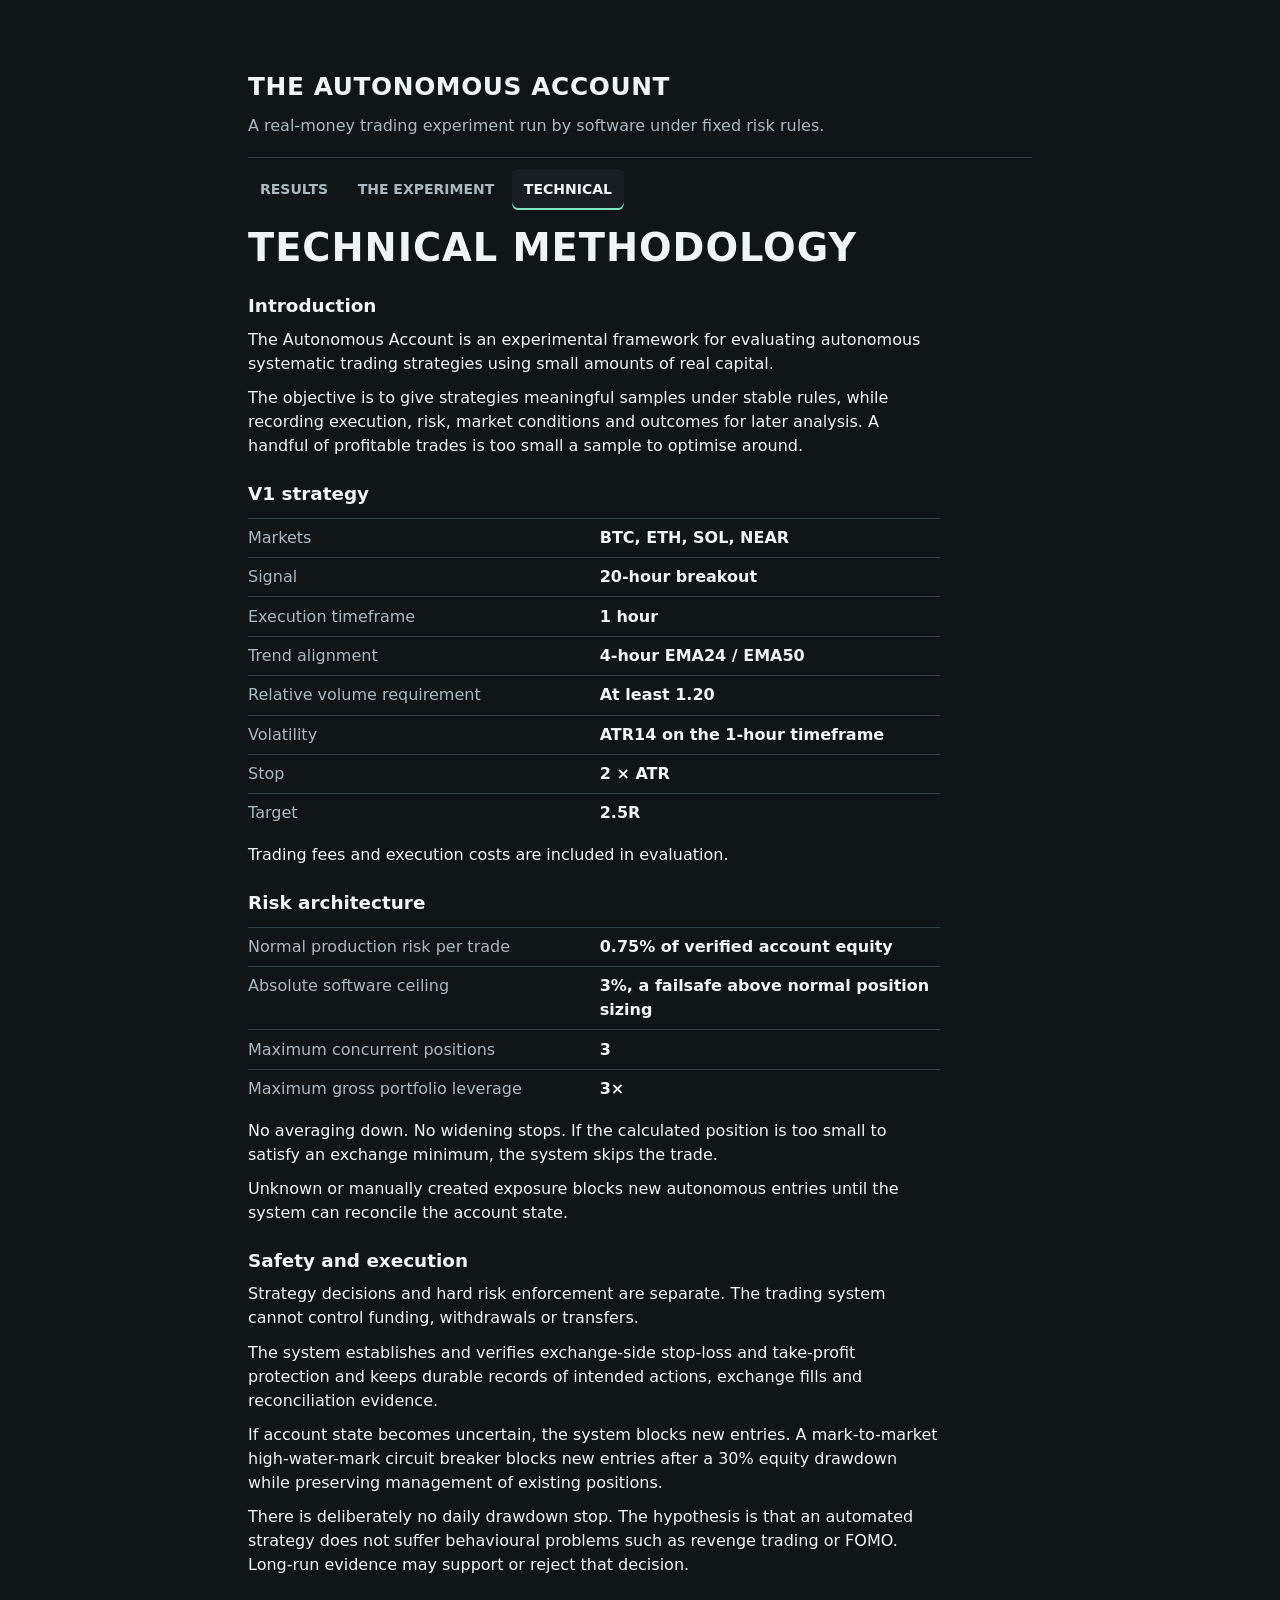
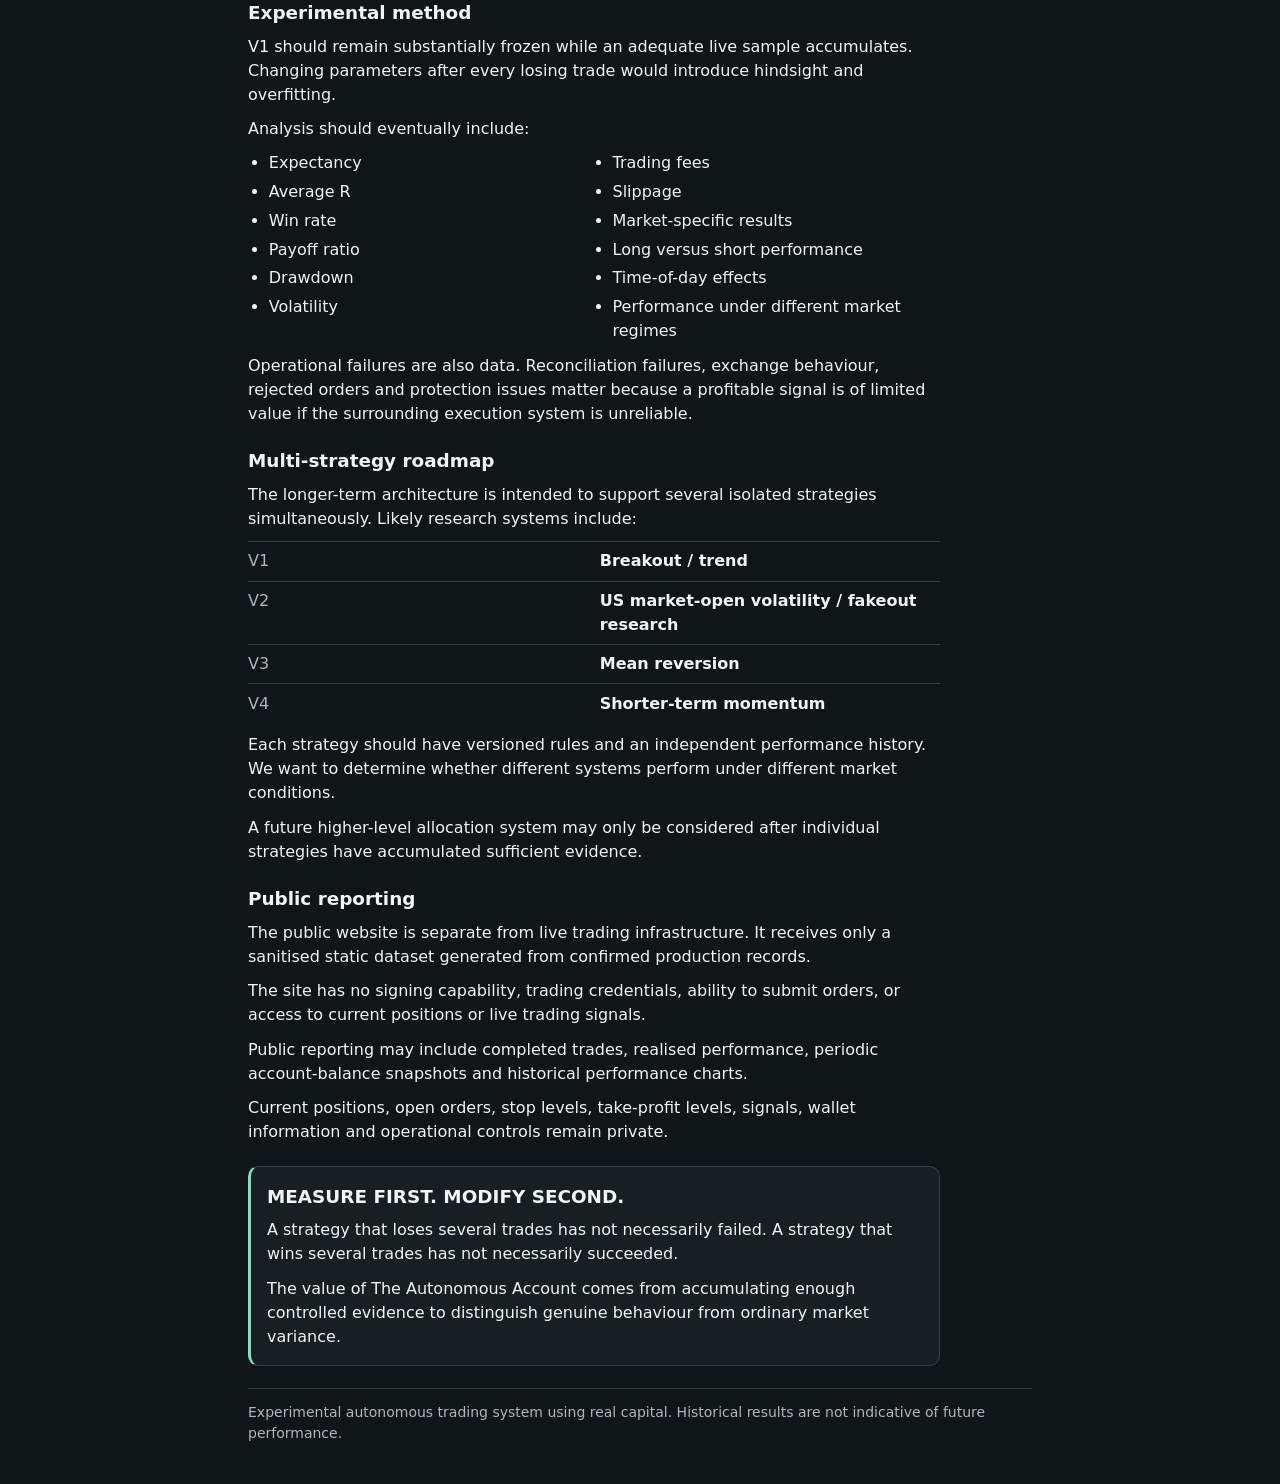
==== technical.html @ 4700d636 "Publish The Autonomous Account V1" ====
<!doctype html>
<html lang="en">
<head>
    <meta charset="utf-8">
    <meta name="viewport" content="width=device-width, initial-scale=1">
    <meta name="color-scheme" content="dark">
    <meta http-equiv="Content-Security-Policy" content="default-src 'none'; style-src 'self'; base-uri 'none'; form-action 'none'">
    <title>Technical Methodology · The Autonomous Account</title>
    <link rel="stylesheet" href="style.css">
</head>
<body>
<main>
    <header>
        <p class="site-title">THE AUTONOMOUS ACCOUNT</p>
        <p>A real-money trading experiment run by software under fixed risk rules.</p>
    </header>
    <nav class="site-nav" aria-label="Main navigation">
        <a href="index.html">Results</a>
        <a href="experiment.html">The experiment</a>
        <a href="technical.html" aria-current="page">Technical</a>
    </nav>

    <article class="reading">
        <h1>TECHNICAL METHODOLOGY</h1>
        <section>
            <h2>Introduction</h2>
            <p>The Autonomous Account is an experimental framework for evaluating autonomous systematic trading strategies using small amounts of real capital.</p>
            <p>The objective is to give strategies meaningful samples under stable rules, while recording execution, risk, market conditions and outcomes for later analysis. A handful of profitable trades is too small a sample to optimise around.</p>
        </section>

        <section>
            <h2>V1 strategy</h2>
            <dl class="parameters">
                <div><dt>Markets</dt><dd>BTC, ETH, SOL, NEAR</dd></div>
                <div><dt>Signal</dt><dd>20-hour breakout</dd></div>
                <div><dt>Execution timeframe</dt><dd>1 hour</dd></div>
                <div><dt>Trend alignment</dt><dd>4-hour EMA24 / EMA50</dd></div>
                <div><dt>Relative volume requirement</dt><dd>At least 1.20</dd></div>
                <div><dt>Volatility</dt><dd>ATR14 on the 1-hour timeframe</dd></div>
                <div><dt>Stop</dt><dd>2 × ATR</dd></div>
                <div><dt>Target</dt><dd>2.5R</dd></div>
            </dl>
            <p>Trading fees and execution costs are included in evaluation.</p>
        </section>

        <section>
            <h2>Risk architecture</h2>
            <dl class="parameters">
                <div><dt>Normal production risk per trade</dt><dd>0.75% of verified account equity</dd></div>
                <div><dt>Absolute software ceiling</dt><dd>3%, a failsafe above normal position sizing</dd></div>
                <div><dt>Maximum concurrent positions</dt><dd>3</dd></div>
                <div><dt>Maximum gross portfolio leverage</dt><dd>3×</dd></div>
            </dl>
            <p>No averaging down. No widening stops. If the calculated position is too small to satisfy an exchange minimum, the system skips the trade.</p>
            <p>Unknown or manually created exposure blocks new autonomous entries until the system can reconcile the account state.</p>
        </section>

        <section>
            <h2>Safety and execution</h2>
            <p>Strategy decisions and hard risk enforcement are separate. The trading system cannot control funding, withdrawals or transfers.</p>
            <p>The system establishes and verifies exchange-side stop-loss and take-profit protection and keeps durable records of intended actions, exchange fills and reconciliation evidence.</p>
            <p>If account state becomes uncertain, the system blocks new entries. A mark-to-market high-water-mark circuit breaker blocks new entries after a 30% equity drawdown while preserving management of existing positions.</p>
            <p>There is deliberately no daily drawdown stop. The hypothesis is that an automated strategy does not suffer behavioural problems such as revenge trading or FOMO. Long-run evidence may support or reject that decision.</p>
        </section>

        <section>
            <h2>Experimental method</h2>
            <p>V1 should remain substantially frozen while an adequate live sample accumulates. Changing parameters after every losing trade would introduce hindsight and overfitting.</p>
            <p>Analysis should eventually include:</p>
            <ul class="research-list">
                <li>Expectancy</li><li>Average R</li><li>Win rate</li><li>Payoff ratio</li>
                <li>Drawdown</li><li>Volatility</li><li>Trading fees</li><li>Slippage</li>
                <li>Market-specific results</li><li>Long versus short performance</li>
                <li>Time-of-day effects</li><li>Performance under different market regimes</li>
            </ul>
            <p>Operational failures are also data. Reconciliation failures, exchange behaviour, rejected orders and protection issues matter because a profitable signal is of limited value if the surrounding execution system is unreliable.</p>
        </section>

        <section>
            <h2>Multi-strategy roadmap</h2>
            <p>The longer-term architecture is intended to support several isolated strategies simultaneously. Likely research systems include:</p>
            <dl class="parameters">
                <div><dt>V1</dt><dd>Breakout / trend</dd></div>
                <div><dt>V2</dt><dd>US market-open volatility / fakeout research</dd></div>
                <div><dt>V3</dt><dd>Mean reversion</dd></div>
                <div><dt>V4</dt><dd>Shorter-term momentum</dd></div>
            </dl>
            <p>Each strategy should have versioned rules and an independent performance history. We want to determine whether different systems perform under different market conditions.</p>
            <p>A future higher-level allocation system may only be considered after individual strategies have accumulated sufficient evidence.</p>
        </section>

        <section>
            <h2>Public reporting</h2>
            <p>The public website is separate from live trading infrastructure. It receives only a sanitised static dataset generated from confirmed production records.</p>
            <p>The site has no signing capability, trading credentials, ability to submit orders, or access to current positions or live trading signals.</p>
            <p>Public reporting may include completed trades, realised performance, periodic account-balance snapshots and historical performance charts.</p>
            <p>Current positions, open orders, stop levels, take-profit levels, signals, wallet information and operational controls remain private.</p>
        </section>

        <section class="panel principle" aria-labelledby="principle-title">
            <h2 id="principle-title">MEASURE FIRST. MODIFY SECOND.</h2>
            <p>A strategy that loses several trades has not necessarily failed. A strategy that wins several trades has not necessarily succeeded.</p>
            <p>The value of The Autonomous Account comes from accumulating enough controlled evidence to distinguish genuine behaviour from ordinary market variance.</p>
        </section>
    </article>

    <footer><p>Experimental autonomous trading system using real capital. Historical results are not indicative of future performance.</p></footer>
</main>
</body>
</html>
---- style.css ----
:root {
    color-scheme: dark;
    font: 16px/1.5 system-ui, sans-serif;
    background: #101518;
    color: #eff4f5;
    --panel: #171f23;
    --line: #334147;
    --muted: #aab9be;
    --positive: #82e2bf;
    --negative: #ffaaaa;
}
* { box-sizing: border-box; }
body { margin: 0; }
main { max-width: 54rem; margin: auto; padding: clamp(1rem, 4vw, 2.5rem); }
header { border-bottom: 1px solid var(--line); padding: 1.2rem 0; }
h1, h2, p { margin: 0; }
h1 { font-size: clamp(1.45rem, 5vw, 2.4rem); line-height: 1.15; letter-spacing: .025em; }
header p { margin-top: .55rem; color: var(--muted); }
header .started { font-size: .875rem; }
.update, .secondary, small, .chart-axis, footer { color: var(--muted); font-size: .875rem; }
.update { margin: .7rem 0 1rem; }
.metrics { display: grid; grid-template-columns: repeat(2, minmax(0, 1fr)); gap: .55rem; }
.metric, .panel { background: var(--panel); border: 1px solid var(--line); border-radius: .65rem; }
.metric { padding: .7rem .8rem; }
.metric h2 { font-size: .875rem; font-weight: 600; color: var(--muted); text-transform: uppercase; }
.metric strong { display: block; font-size: clamp(1.05rem, 4.2vw, 1.45rem); line-height: 1.2; margin: .23rem 0; }
.primary { grid-column: 1 / -1; }
.primary strong { font-size: clamp(1.35rem, 5vw, 1.75rem); }
.headline { background: #19272b; }
.headline strong { font-size: clamp(1.9rem, 7vw, 2.65rem); }
.headline span { font-weight: 600; font-variant-numeric: tabular-nums; }
.positive { color: var(--positive); }
.negative { color: var(--negative); }
.panel { margin-top: .8rem; padding: 1rem; }
.panel h2 { font-size: 1.05rem; }
canvas { display: block; width: 100%; height: 11rem; margin-top: .8rem; }
.chart-axis, .trade-title { display: flex; justify-content: space-between; gap: .5rem; }
.trades { list-style: none; margin: .5rem 0 0; padding: 0; }
.trades li { border-top: 1px solid var(--line); padding: .65rem 0; }
.trades small { display: block; }
.trade-title, .metric strong { font-variant-numeric: tabular-nums; }
footer { border-top: 1px solid var(--line); margin-top: 1.4rem; padding-top: .8rem; }
footer p + p { margin-top: .45rem; }
@media (min-width: 40rem) {
    .metrics { grid-template-columns: repeat(4, minmax(0, 1fr)); }
    .primary { grid-column: span 2; }
    .metric { padding: .9rem 1rem; }
}

.site-title { color: inherit; font-size: clamp(1.15rem, 4vw, 1.55rem); font-weight: 700; letter-spacing: .025em; }
.site-nav, .overview-links { display: flex; flex-wrap: wrap; gap: .35rem; }
.site-nav { margin: .65rem 0 1rem; }
.site-nav a, .overview-links a {
    border-radius: .4rem;
    color: var(--muted);
    font-size: .875rem;
    font-weight: 650;
    padding: .65rem .75rem;
    text-decoration: none;
    text-transform: uppercase;
}
.site-nav a[aria-current="page"], .site-nav a:hover, .overview-links a:hover {
    background: var(--panel);
    color: inherit;
}
.site-nav a[aria-current="page"] { box-shadow: inset 0 -2px var(--positive); }
a:focus-visible { outline: 2px solid var(--positive); outline-offset: 2px; }
.overview p, .reading p + p { margin-top: .65rem; }
.overview-links { margin-top: .8rem; }
.overview-links a { border: 1px solid var(--line); color: inherit; }
.reading { max-width: 68ch; }
.reading section { margin-top: 1.35rem; }
.reading h2 { font-size: 1.15rem; margin-bottom: .5rem; }
.reading ul, .reading ol { margin: .65rem 0; padding-left: 1.3rem; }
.reading li + li { margin-top: .3rem; }
.parameters { margin: .65rem 0; }
.parameters > div { border-top: 1px solid var(--line); padding: .45rem 0; }
.parameters dt { color: var(--muted); }
.parameters dd { margin: 0; font-weight: 600; }
.principle { border-inline-start: 3px solid var(--positive); }
@media (min-width: 40rem) {
    .parameters > div { display: grid; grid-template-columns: 1fr 1fr; gap: .7rem; }
    .research-list { columns: 2; }
    .research-list li { break-inside: avoid; }
}
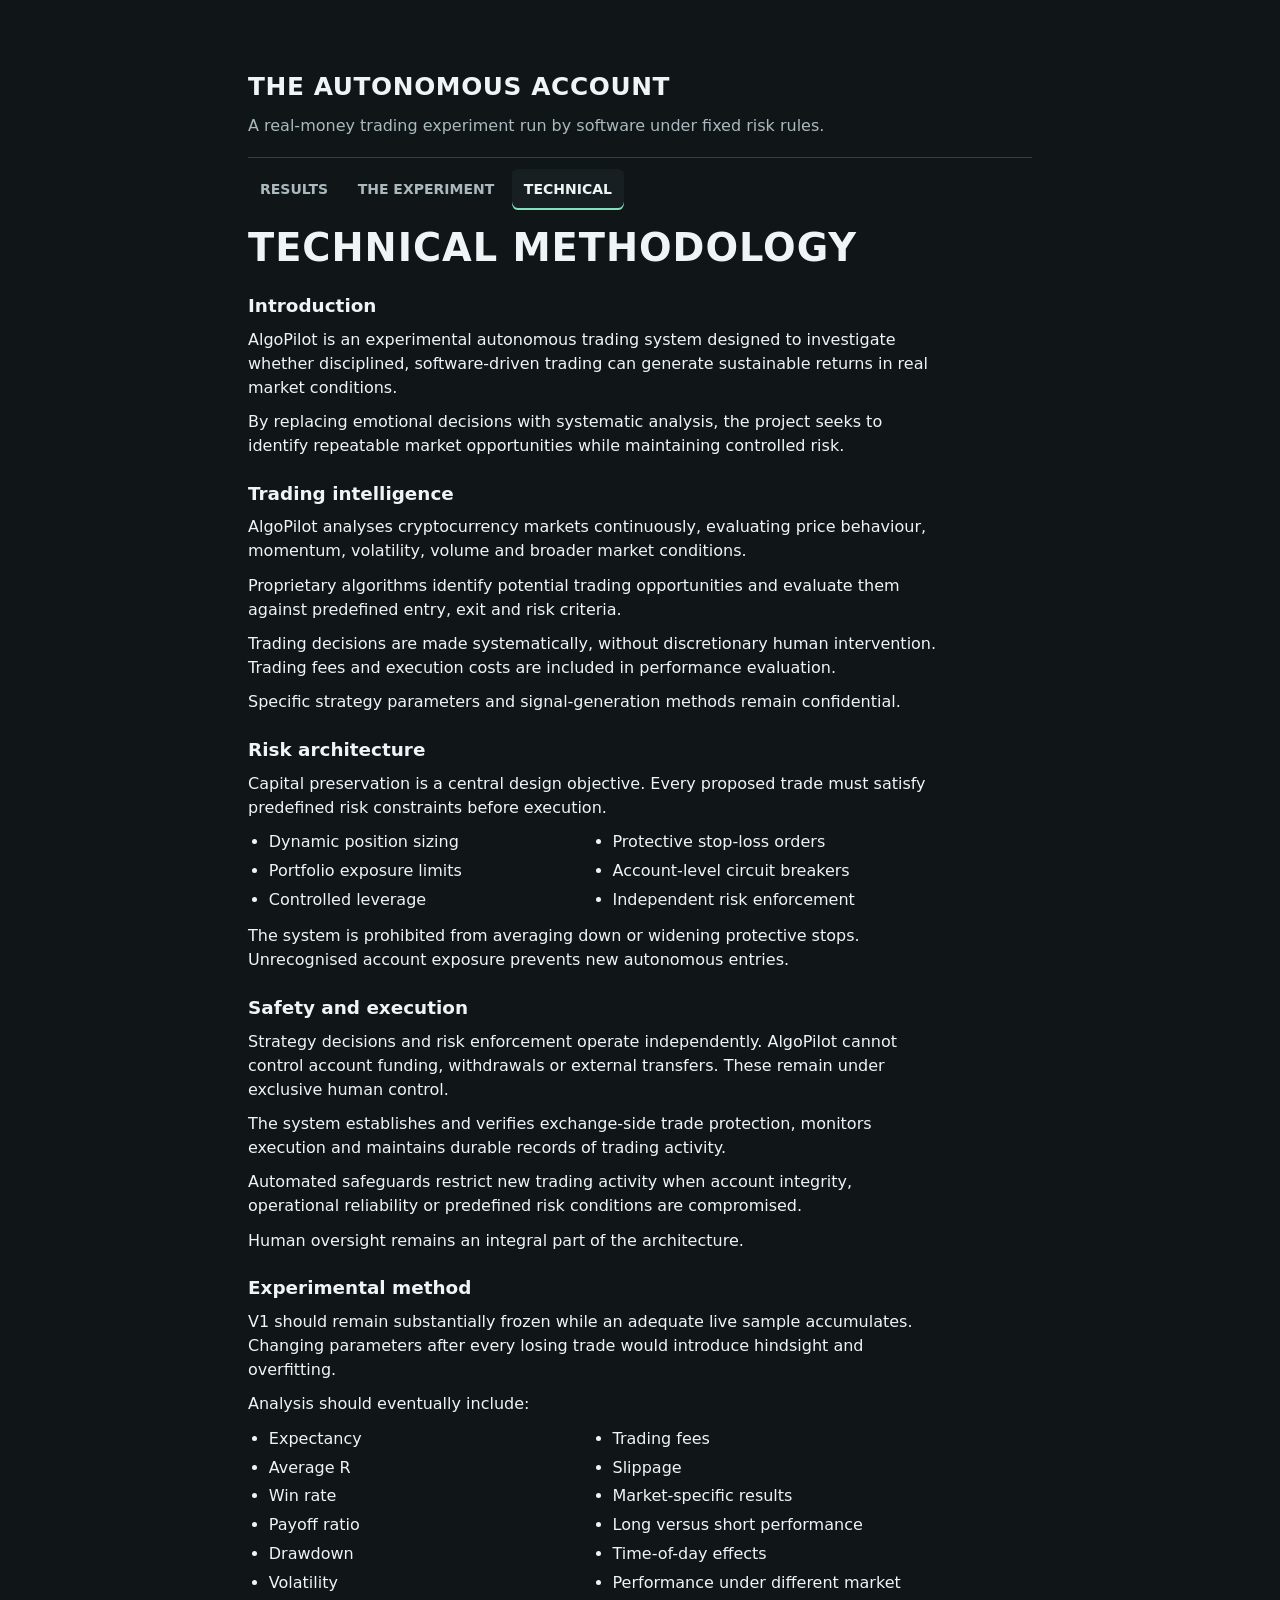
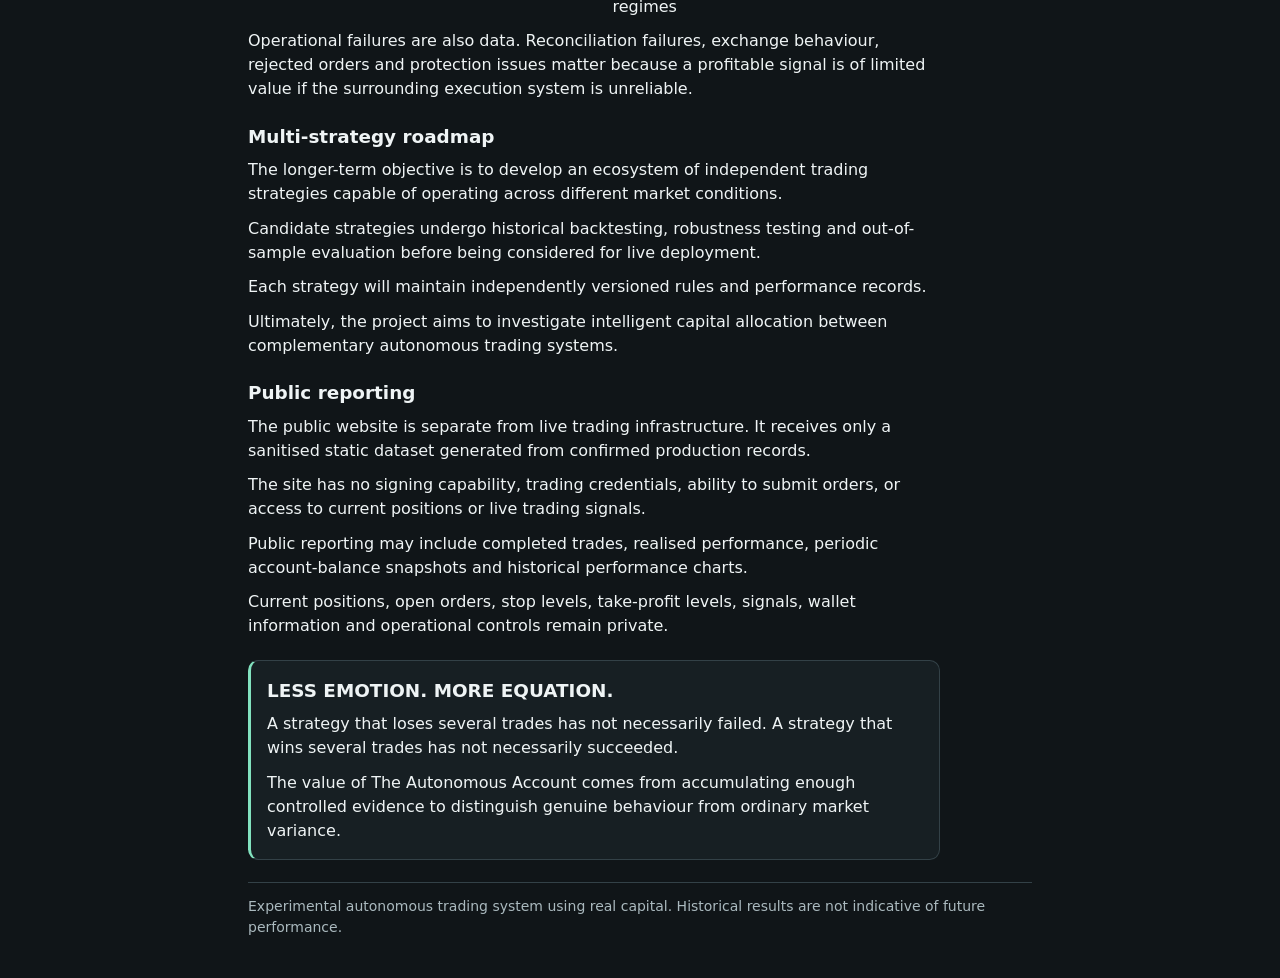
==== commit 38c94bc6: "Update AlgoPilot branding and protect proprietary strategy details" ====
--- a/technical.html
+++ b/technical.html
@@ -24,43 +24,42 @@
         <h1>TECHNICAL METHODOLOGY</h1>
         <section>
             <h2>Introduction</h2>
-            <p>The Autonomous Account is an experimental framework for evaluating autonomous systematic trading strategies using small amounts of real capital.</p>
-            <p>The objective is to give strategies meaningful samples under stable rules, while recording execution, risk, market conditions and outcomes for later analysis. A handful of profitable trades is too small a sample to optimise around.</p>
+        <p>AlgoPilot is an experimental autonomous trading system designed to investigate whether disciplined, software-driven trading can generate sustainable returns in real market conditions.</p>
+        <p>By replacing emotional decisions with systematic analysis, the project seeks to identify repeatable market opportunities while maintaining controlled risk.</p>
+
         </section>
 
         <section>
-            <h2>V1 strategy</h2>
-            <dl class="parameters">
-                <div><dt>Markets</dt><dd>BTC, ETH, SOL, NEAR</dd></div>
-                <div><dt>Signal</dt><dd>20-hour breakout</dd></div>
-                <div><dt>Execution timeframe</dt><dd>1 hour</dd></div>
-                <div><dt>Trend alignment</dt><dd>4-hour EMA24 / EMA50</dd></div>
-                <div><dt>Relative volume requirement</dt><dd>At least 1.20</dd></div>
-                <div><dt>Volatility</dt><dd>ATR14 on the 1-hour timeframe</dd></div>
-                <div><dt>Stop</dt><dd>2 × ATR</dd></div>
-                <div><dt>Target</dt><dd>2.5R</dd></div>
-            </dl>
-            <p>Trading fees and execution costs are included in evaluation.</p>
+            <h2>Trading intelligence</h2>
+        <p>AlgoPilot analyses cryptocurrency markets continuously, evaluating price behaviour, momentum, volatility, volume and broader market conditions.</p>
+        <p>Proprietary algorithms identify potential trading opportunities and evaluate them against predefined entry, exit and risk criteria.</p>
+        <p>Trading decisions are made systematically, without discretionary human intervention. Trading fees and execution costs are included in performance evaluation.</p>
+        <p>Specific strategy parameters and signal-generation methods remain confidential.</p>
+
         </section>
 
         <section>
             <h2>Risk architecture</h2>
-            <dl class="parameters">
-                <div><dt>Normal production risk per trade</dt><dd>0.75% of verified account equity</dd></div>
-                <div><dt>Absolute software ceiling</dt><dd>3%, a failsafe above normal position sizing</dd></div>
-                <div><dt>Maximum concurrent positions</dt><dd>3</dd></div>
-                <div><dt>Maximum gross portfolio leverage</dt><dd>3×</dd></div>
-            </dl>
-            <p>No averaging down. No widening stops. If the calculated position is too small to satisfy an exchange minimum, the system skips the trade.</p>
-            <p>Unknown or manually created exposure blocks new autonomous entries until the system can reconcile the account state.</p>
+        <p>Capital preservation is a central design objective. Every proposed trade must satisfy predefined risk constraints before execution.</p>
+        <ul class="research-list">
+            <li>Dynamic position sizing</li>
+            <li>Portfolio exposure limits</li>
+            <li>Controlled leverage</li>
+            <li>Protective stop-loss orders</li>
+            <li>Account-level circuit breakers</li>
+            <li>Independent risk enforcement</li>
+        </ul>
+        <p>The system is prohibited from averaging down or widening protective stops. Unrecognised account exposure prevents new autonomous entries.</p>
+
         </section>
 
         <section>
             <h2>Safety and execution</h2>
-            <p>Strategy decisions and hard risk enforcement are separate. The trading system cannot control funding, withdrawals or transfers.</p>
-            <p>The system establishes and verifies exchange-side stop-loss and take-profit protection and keeps durable records of intended actions, exchange fills and reconciliation evidence.</p>
-            <p>If account state becomes uncertain, the system blocks new entries. A mark-to-market high-water-mark circuit breaker blocks new entries after a 30% equity drawdown while preserving management of existing positions.</p>
-            <p>There is deliberately no daily drawdown stop. The hypothesis is that an automated strategy does not suffer behavioural problems such as revenge trading or FOMO. Long-run evidence may support or reject that decision.</p>
+        <p>Strategy decisions and risk enforcement operate independently. AlgoPilot cannot control account funding, withdrawals or external transfers. These remain under exclusive human control.</p>
+        <p>The system establishes and verifies exchange-side trade protection, monitors execution and maintains durable records of trading activity.</p>
+        <p>Automated safeguards restrict new trading activity when account integrity, operational reliability or predefined risk conditions are compromised.</p>
+        <p>Human oversight remains an integral part of the architecture.</p>
+
         </section>
 
         <section>
@@ -78,15 +77,11 @@
 
         <section>
             <h2>Multi-strategy roadmap</h2>
-            <p>The longer-term architecture is intended to support several isolated strategies simultaneously. Likely research systems include:</p>
-            <dl class="parameters">
-                <div><dt>V1</dt><dd>Breakout / trend</dd></div>
-                <div><dt>V2</dt><dd>US market-open volatility / fakeout research</dd></div>
-                <div><dt>V3</dt><dd>Mean reversion</dd></div>
-                <div><dt>V4</dt><dd>Shorter-term momentum</dd></div>
-            </dl>
-            <p>Each strategy should have versioned rules and an independent performance history. We want to determine whether different systems perform under different market conditions.</p>
-            <p>A future higher-level allocation system may only be considered after individual strategies have accumulated sufficient evidence.</p>
+        <p>The longer-term objective is to develop an ecosystem of independent trading strategies capable of operating across different market conditions.</p>
+        <p>Candidate strategies undergo historical backtesting, robustness testing and out-of-sample evaluation before being considered for live deployment.</p>
+        <p>Each strategy will maintain independently versioned rules and performance records.</p>
+        <p>Ultimately, the project aims to investigate intelligent capital allocation between complementary autonomous trading systems.</p>
+
         </section>
 
         <section>
@@ -98,7 +93,7 @@
         </section>
 
         <section class="panel principle" aria-labelledby="principle-title">
-            <h2 id="principle-title">MEASURE FIRST. MODIFY SECOND.</h2>
+            <h2 id="principle-title">LESS EMOTION. MORE EQUATION.</h2>
             <p>A strategy that loses several trades has not necessarily failed. A strategy that wins several trades has not necessarily succeeded.</p>
             <p>The value of The Autonomous Account comes from accumulating enough controlled evidence to distinguish genuine behaviour from ordinary market variance.</p>
         </section>
--- a/style.css
+++ b/style.css
@@ -64,6 +64,77 @@
     color: inherit;
 }
 .site-nav a[aria-current="page"] { box-shadow: inset 0 -2px var(--positive); }
+
+.home-hero {
+    display: grid;
+    justify-items: center;
+    text-align: center;
+    padding: clamp(2rem, 5.5vw, 4.25rem) 1rem clamp(1.75rem, 4.5vw, 3.5rem);
+    background: radial-gradient(ellipse at 50% 0%, #103b43, transparent 78%),
+        linear-gradient(180deg, #0c252d, #080f1d);
+}
+.hero-brand {
+    display: flex;
+    align-items: center;
+    justify-content: center;
+    gap: clamp(.7rem, 2.5vw, 1.65rem);
+    width: min(100%, 49rem);
+}
+.hero-badge {
+    display: grid;
+    flex: none;
+    place-items: center;
+    width: clamp(3rem, 13vw, 7.25rem);
+    aspect-ratio: 1;
+    border: 1px solid var(--positive);
+    border-radius: clamp(.55rem, 2vw, 1.15rem);
+    background: #080f1d80;
+}
+.hero-badge img {
+    display: block;
+    width: 66%;
+    height: auto;
+}
+.hero-title {
+    min-width: 0;
+    padding-inline-start: clamp(.7rem, 2.5vw, 1.65rem);
+    border-inline-start: 1px solid #dce9eb80;
+    text-align: start;
+}
+.hero-title h1 {
+    font-size: clamp(1.375rem, 6.25vw, 4.2rem);
+    line-height: 1;
+    letter-spacing: .065em;
+    overflow-wrap: anywhere;
+}
+.home-hero .hero-subtitle {
+    margin-top: .45rem;
+    color: #dce9eb;
+    font-size: clamp(.9375rem, 2.7vw, 1.55rem);
+    font-weight: 600;
+    line-height: 1.2;
+}
+.home-hero .hero-tagline {
+    margin-top: clamp(1rem, 3vw, 1.75rem);
+    font-size: clamp(.9375rem, 2.2vw, 1.125rem);
+}
+.home-hero .started { margin-top: .5rem; font-size: .875rem; }
+.site-nav.home-nav {
+    justify-content: center;
+    margin: 0;
+    padding: .4rem .25rem;
+    background: #080f1d;
+    border-bottom: 1px solid var(--line);
+}
+.home-nav a {
+    display: grid;
+    align-items: center;
+    min-height: 44px;
+    padding-inline: clamp(.45rem, 2vw, .75rem);
+    font-size: clamp(.75rem, 2.7vw, .875rem);
+}
+.home-results { padding-top: 0; }
+
 a:focus-visible { outline: 2px solid var(--positive); outline-offset: 2px; }
 .overview p, .reading p + p { margin-top: .65rem; }
 .overview-links { margin-top: .8rem; }
